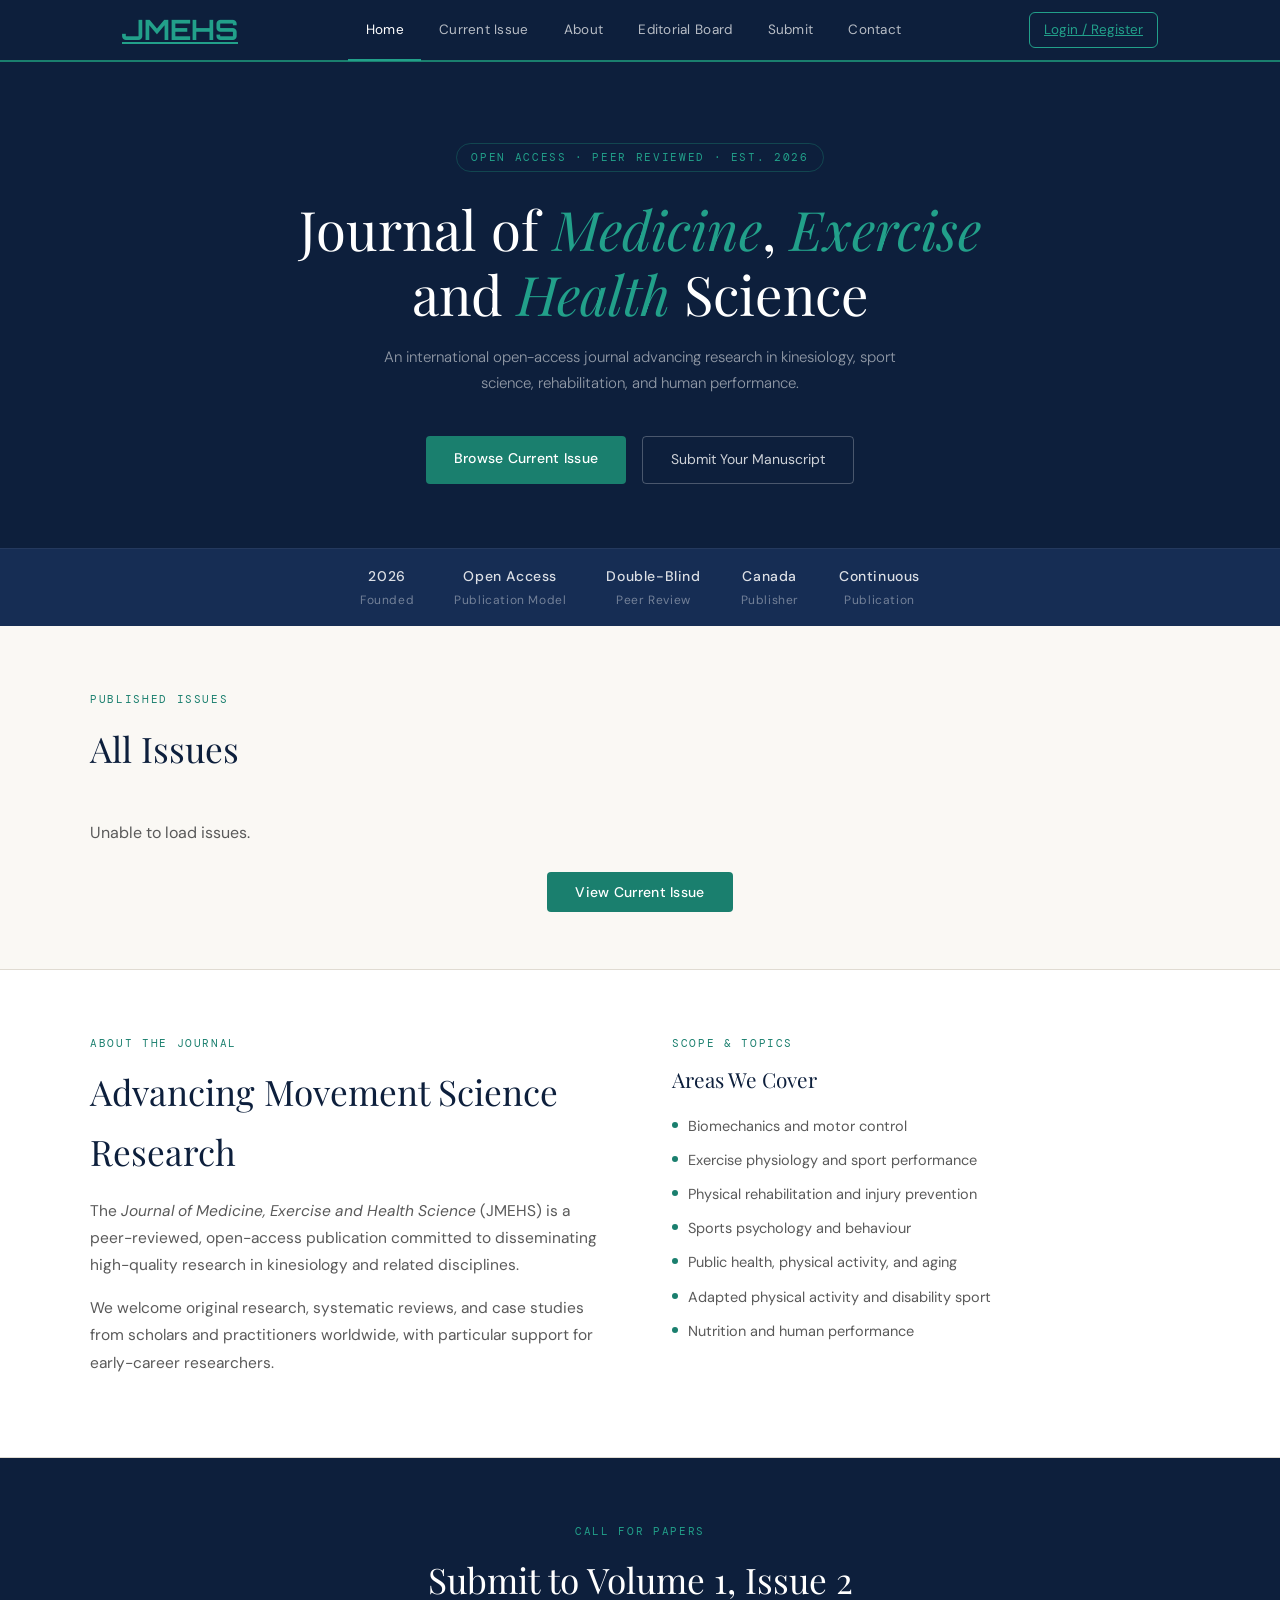
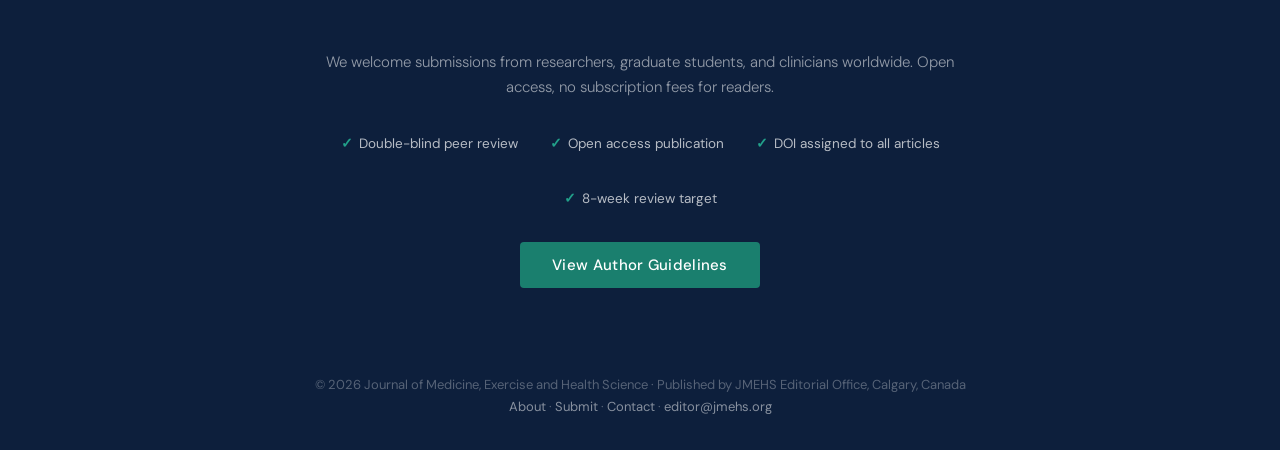
==== index.html @ a053944a "Update index.html" ====
<!DOCTYPE html>
<html lang="en">
<head>
<link rel="icon" href="favicon.ico">
<meta charset="UTF-8">
<meta name="viewport" content="width=device-width, initial-scale=1.0">
<title>Journal of Medicine, Exercise and Health Science</title>
<link rel="preconnect" href="https://fonts.googleapis.com">
<link href="https://fonts.googleapis.com/css2?family=Playfair+Display:ital,wght@0,400;0,600;1,400&family=DM+Sans:wght@300;400;500&family=DM+Mono:wght@400&display=swap" rel="stylesheet">
<link href="https://fonts.googleapis.com/css2?family=Orbitron:wght@700&display=swap" rel="stylesheet">
<link rel="stylesheet" href="css/index_style.css">
<link rel="stylesheet" href="css/issue_style.css">
</head>
<body>

<!-- NAVIGATION -->
<nav>
  <div class="nav-inner">
    <a href="#" class="nav-logo" onclick="showPage('home')">JMEHS</a>
    <div class="nav-links" id="nav-links">
      <a href="#" class="active" id="nav-home" onclick="showPage('home'); closeMobileMenu(); return false;">Home</a>
      <a href="#" id="nav-current" onclick="showPage('current'); closeMobileMenu(); return false;">Current Issue</a>
      <a href="#" id="nav-about" onclick="showPage('about'); closeMobileMenu(); return false;">About</a>
      <a href="#" id="nav-board" onclick="showPage('board'); closeMobileMenu(); return false;">Editorial Board</a>
      <a href="#" id="nav-submit" onclick="showPage('submit'); closeMobileMenu(); return false;">Submit</a>
      <a href="#" id="nav-contact" onclick="showPage('contact'); closeMobileMenu(); return false;">Contact</a>
      <a href="https://ojs.jmehs.org/index.php/jmehs/login" target="_blank" class="nav-login nav-login-mobile">Login / Register</a>
    </div>
    <div class="nav-right">
      <a href="https://ojs.jmehs.org/index.php/jmehs/login" target="_blank" class="nav-login nav-login-desktop">Login / Register</a>
      <button class="hamburger" id="hamburger" aria-label="Menu">
        <span></span>
        <span></span>
        <span></span>
      </button>
    </div>
  </div>
</nav>

<!-- ══ HOME PAGE ══ -->
<div id="home" class="page active">

  <div class="hero">
    <div class="hero-tag">Open Access · Peer Reviewed · Est. 2026</div>
    <h1>Journal of <em>Medicine</em>, <em>Exercise</em> and <em>Health</em> Science</h1>
    <p class="hero-sub">An international open-access journal advancing research in kinesiology, sport science, rehabilitation, and human performance.</p>
    <div class="hero-actions">
      <a href="#" class="btn-primary" onclick="showPage('current'); return false;">Browse Current Issue</a>
      <a href="#" class="btn-outline" onclick="showPage('submit'); return false;">Submit Your Manuscript</a>
    </div>
  </div>

  <div class="meta-strip">
    <div class="meta-strip-inner">
      <div class="meta-item"><span>2026</span>Founded</div>
      <div class="meta-item"><span>Open Access</span>Publication Model</div>
      <div class="meta-item"><span>Double-Blind</span>Peer Review</div>
      <div class="meta-item"><span>Canada</span>Publisher</div>
      <div class="meta-item"><span>Continuous</span>Publication</div>
    </div>
  </div>

  <section>
  <div class="section-inner">
    <div class="section-label">Published Issues</div>
    <div class="section-title" id="home-issues-title">All Issues</div>
    <div class="issues-grid" id="issues-grid"></div>
    <div style="text-align:center; margin-top:2rem;">
      <a href="#" class="btn-primary" onclick="showPage('current'); return false;">View Current Issue</a>
    </div>
  </div>
</section>

  <section class="about-section">
    <div class="section-inner">
      <div class="about-grid">
        <div class="about-text">
          <div class="section-label">About the Journal</div>
          <div class="section-title" style="margin-bottom:1rem;">Advancing Movement Science Research</div>
          <p>The <em>Journal of Medicine, Exercise and Health Science</em> (JMEHS) is a peer-reviewed, open-access publication committed to disseminating high-quality research in kinesiology and related disciplines.</p>
          <p>We welcome original research, systematic reviews, and case studies from scholars and practitioners worldwide, with particular support for early-career researchers.</p>
        </div>
        <div>
          <div class="section-label">Scope &amp; Topics</div>
          <div class="section-title" style="margin-bottom:1rem; font-size:1.3rem;">Areas We Cover</div>
          <ul class="scope-list">
            <li>Biomechanics and motor control</li>
            <li>Exercise physiology and sport performance</li>
            <li>Physical rehabilitation and injury prevention</li>
            <li>Sports psychology and behaviour</li>
            <li>Public health, physical activity, and aging</li>
            <li>Adapted physical activity and disability sport</li>
            <li>Nutrition and human performance</li>
          </ul>
        </div>
      </div>
    </div>
  </section>

</div><!-- end home -->

<!-- ══ CURRENT ISSUE PAGE ══ -->
<div id="current" class="page">
  <div class="hero" style="padding:3rem 2rem;">
    <div class="hero-tag" id="current-hero-tag">Current Issue</div>
    <h1 style="font-size:2rem;">Current Issue</h1>
  </div>
  <section>
    <div class="section-inner">
      <div class="issue-banner" id="current-issue-banner">
        <div class="issue-banner-info">
          <h3 id="current-issue-title">Loading...</h3>
          <p id="current-issue-meta">Fetching latest issue...</p>
        </div>
        <span class="issue-badge" id="current-issue-badge">JMEHS</span>
      </div>
      <div id="current-issue-description" style="color:var(--text-muted); font-size:15px; line-height:1.8; margin-bottom:2rem;"></div>
      <div class="articles-grid" id="current-articles"></div>

      <div style="text-align:center; margin-top:2.5rem; padding-bottom:1rem;">
        <p style="color:var(--text-muted); font-size:14px; margin-bottom:1rem;">Looking for a specific article or topic?</p>
        <a href="https://ojs.jmehs.org/index.php/jmehs/search" target="_blank" class="btn-primary">
          Search All Articles →
        </a>
      </div>
    </div>
  </section>
</div>

  
<!-- ══ ABOUT PAGE ══ -->
<div id="about" class="page">
  <div class="hero" style="padding:3rem 2rem;">
    <div class="hero-tag">About JMEHS</div>
    <h1 style="font-size:2rem;">About the Journal</h1>
  </div>
  <section>
    <div class="section-inner" style="max-width:720px;">

      <div class="section-title">Introduction</div>
      
      <p style="color:var(--text-muted); margin-bottom:1.2rem; font-size:15.5px; line-height:1.8;">
        <em style="font-weight:500;">Journal of Medicine, Exercise and Health Science</em> is an English-language, open-access academic journal based in Canada. 
        The journal provides an open platform for high-quality research in medicine, exercise science, rehabilitation, nutrition, and public health, with a focus on advancing scientific knowledge and supporting evidence-based practice across health-related disciplines.
      </p>
      <p style="color:var(--text-muted); margin-bottom:1.2rem; font-size:15.5px; line-height:1.8;">
        This journal accepts manuscripts written in English. All submissions should present a clear scientific question, appropriate study design, reliable data, rigorous statistical analysis, clear academic writing, and adequate ethical documentation.
      </p>


      <div class="section-label" style="margin-top:2.5rem;">Aims and Scope</div>
      <p style="color:var(--text-muted); margin-bottom:1.2rem; font-size:15.5px; line-height:1.8;">
        The journal is a comprehensive medical and health science journal with a special focus on exercise, rehabilitation, nutrition, and public health. Priority will be given to studies with strong methodological quality, clear practical value, and potential clinical, health, or translational significance.
      </p> 
      
      <div class="section-title" style="font-size:1.3rem;">Research Areas</div>
      <ul style="color:var(--text-muted); font-size:15px; line-height:1.9; padding-left:1.2rem; margin-bottom:1.2rem">
        <li>Clinical medicine and health research</li>
        <li>Sports medicine and exercise rehabilitation</li>
        <li>Exercise training and athletic performance</li>
        <li>Sports nutrition and metabolic health</li>
        <li>Physical activity and chronic disease prevention</li>
        <li>Public health and population health</li>
        <li>Health in older adults, adolescents, and special populations</li>
        <li>Medical health, healthcare, and health promotion</li>
        <li>Sports injury prevention, functional assessment, and rehabilitation intervention</li>
        <li>Interdisciplinary research involving medicine, exercise, nutrition, rehabilitation, and public health</li>
      </ul>
      
      <p style="color:var(--text-muted); margin-bottom:1.4rem; font-size:15.5px; line-height:1.8;">
        Manuscripts from the above fields may be published in the same issue. The journal does not publish separate discipline-specific issues by default. Instead, it is organized under a broad health science framework and encourages interdisciplinary integration among medicine, exercise science, rehabilitation, nutrition, and population health.
      </p>
      
      <div class="section-label" style="margin-top:2.5rem;">Mission</div>
      <div class="section-title">Our Purpose</div>
      <p style="color:var(--text-muted); margin-bottom:1.2rem; font-size:15.5px; line-height:1.8;">
        The <em style="font-weight:500;">Journal of Medicine, Exercise and Health Science</em> was founded in 2026 in Canada with a mission to provide an accessible, rigorous venue for kinesiology and movement science research from scholars around the world.
      </p>
      <p style="color:var(--text-muted); margin-bottom:1.2rem; font-size:15.5px; line-height:1.8;">
        We are committed to open-access publishing so that research findings are freely available to practitioners, students, and the public, advancing the field beyond institutional barriers.
      </p>

      <div class="section-label" style="margin-top:2.5rem;">Publication Details</div>
      <div class="section-title" style="font-size:1.3rem;">Journal Information</div>
      <table style="width:100%; border-collapse:collapse; font-size:14.5px;">
        <tr style="border-bottom:1px solid var(--border);">
          <td style="padding:0.75rem 0; color:var(--text-muted); width:40%;">Full Title</td>
          <td style="padding:0.75rem 0; color:var(--navy); font-weight:500;">Journal of Medicine, Exercise and Health Science</td>
        </tr>
        <tr style="border-bottom:1px solid var(--border);">
          <td style="padding:0.75rem 0; color:var(--text-muted);">Abbreviation</td>
          <td style="padding:0.75rem 0; font-family:'DM Mono',monospace; font-size:13px;">J. Med. Exerc. Health Sci.</td>
        </tr>
        <tr style="border-bottom:1px solid var(--border);">
          <td style="padding:0.75rem 0; color:var(--text-muted);">Publisher</td>
          <td style="padding:0.75rem 0;">JMEHS Editorial Office, Canada</td>
        </tr>
        <tr style="border-bottom:1px solid var(--border);">
          <td style="padding:0.75rem 0; color:var(--text-muted);">Publication Type</td>
          <td style="padding:0.75rem 0;">Open Access, Peer Reviewed</td>
        </tr>
        <tr style="border-bottom:1px solid var(--border);">
          <td style="padding:0.75rem 0; color:var(--text-muted);">Peer Review</td>
          <td style="padding:0.75rem 0;">Double-Blind</td>
        </tr>
        <tr style="border-bottom:1px solid var(--border);">
          <td style="padding:0.75rem 0; color:var(--text-muted);">Founded</td>
          <td style="padding:0.75rem 0;">2026</td>
        </tr>
        <tr>
          <td style="padding:0.75rem 0; color:var(--text-muted);">Country</td>
          <td style="padding:0.75rem 0;">Canada</td>
        </tr>
      </table>

      <div class="section-label" style="margin-top:2.5rem;">Peer Review Policy</div>
      <div class="section-title" style="font-size:1.3rem;">Review Process</div>
      <p style="color:var(--text-muted); margin-bottom:1rem; font-size:15px; line-height:1.8;">All submissions undergo double-blind peer review by at least two independent reviewers with relevant expertise. Authors and reviewers remain anonymous throughout the process.</p>
      <p style="color:var(--text-muted); font-size:15px; line-height:1.8;">The typical review period is 4–8 weeks from submission. Authors receive detailed reviewer feedback regardless of the editorial decision.</p>
    </div>
  </section>
</div>



<!-- ══ EDITORIAL BOARD PAGE ══ -->
<div id="board" class="page">
  <div class="hero" style="padding:3rem 2rem;">
    <div class="hero-tag">Editorial Team</div>
    <h1 style="font-size:2rem;">Editorial Board</h1>
  </div>
  <section class="board-section" style="background:var(--cream);">
    <div class="section-inner">
      <div class="section-label">Leadership</div>
      <div class="section-title">Editor-in-Chief</div>
      <div class="board-grid" style="margin-bottom:3rem;">
        <div class="board-card" style="border-left:3px solid var(--teal);">
          <div class="board-card-role">Editor-in-Chief</div>
          <h4>Dr. Xing Yang</h4>
          <p>Department of Kinesiology<br>University of Jinan<br>336 Nanxinzhuang West Rd, Jinan<br>Email: spe_xingy@ujn.edu.cn</p>
        </div>
      </div>

      <div class="section-label">Associate Editors</div>
      <div class="section-title">Editorial Board Members</div>
      <div class="board-grid">
        <div class="board-card">
          <div class="board-card-role">Associate Editor</div>
          <h4>Minghui Chen</h4>
          <p>Department of Science<br>University of New Brunswick<br>21 Pacey Dr, Fredericton NB<br>Email: tom@bithouse.ca</p>
        </div>
        <div class="board-card">
          <div class="board-card-role">Associate Editor</div>
          <h4>[Name TBD]</h4>
          <p><!-->School of Sport Science<br><-->[Institution]</p>
        </div>
        <div class="board-card">
          <div class="board-card-role">Editorial Board Member</div>
          <h4>[Name TBD]</h4>
          <p><!-->Department of Physical Therapy<br><-->[Institution]</p>
        </div>
        <div class="board-card">
          <div class="board-card-role">Editorial Board Member</div>
          <h4>[Name TBD]</h4>
          <p><!-->Faculty of Health Sciences<br><-->[Institution]</p>
        </div>
        <div class="board-card">
          <div class="board-card-role">Editorial Board Member</div>
          <h4>[Name TBD]</h4>
          <p><!-->School of Human Kinetics<br><-->[Institution]</p>
        </div>
      </div>
      <p style="margin-top:2rem; font-size:14px; color:var(--text-light); font-style:italic;">We are actively recruiting editorial board members. If you are a researcher in kinesiology or related fields and are interested in joining, please <a href="#" onclick="showPage('contact'); return false;" style="color:var(--teal);">contact us</a>.</p>
    </div>
  </section>
</div>

  

<!-- ══ SUBMIT PAGE ══ -->
<div id="submit" class="page">
  <div class="hero" style="padding:3rem 2rem;">
    <div class="hero-tag">Author Guidelines</div>
    <h1 style="font-size:2rem;">Submit a Manuscript</h1>
  </div>
  <section>
    <div class="section-inner" style="max-width:720px;">

      <div class="section-label">Before You Submit</div>
      <div class="section-title">Article Types</div>
      <div style="display:grid; grid-template-columns:1fr 1fr; gap:1rem; margin-bottom:1.4rem;" 
     class="article-type-card-grid">
      
        <a href="requirements-original-research.html" class="article-type-card">
          <div class="article-type-label">Original Research</div>
          <p>Empirical studies with clear methodology, results, and discussion. 4,000–8,000 words.</p>
          <span class="article-type-link">View detailed requirements →</span>
        </a>
      
        <a href="requirements-systematic-review.html" class="article-type-card">
          <div class="article-type-label">Systematic Reviews and Meta-Analyses</div>
          <p>Comprehensive literature reviews with clear inclusion criteria. 5,000–10,000 words.</p>
          <span class="article-type-link">View detailed requirements →</span>
        </a>
      
        <a href="requirements-review-article.html" class="article-type-card">
          <div class="article-type-label">Review Articles</div>
          <p>Thematic synthesis of existing research. Suitable for early-career researchers. 4,000–7,000 words.</p>
          <span class="article-type-link">View detailed requirements →</span>
        </a>
      
        <a href="requirements-case-study.html" class="article-type-card">
          <div class="article-type-label">Case Study</div>
          <p>Detailed analysis of a specific case with clinical or scientific relevance. 2,000–4,000 words.          </p>
          <span class="article-type-link">View detailed requirements →</span>
        </a>
      
      </div>
      <p style="color:var(--text-muted); margin-bottom:3rem; font-size:15.5px; line-height:1.8;">
          The journal does not prioritize news reports, general popular science articles, unsupported opinion pieces, experience summaries without a clear research design, or manuscripts that are clearly outside the aims and scope of the journal.
      </p>

      <div class="section-label">Formatting</div>
      <div class="section-title" style="font-size:1.3rem;">Manuscript Requirements</div>
      <ul class="scope-list" style="margin-bottom:1.2rem;">
        <li>File format: Microsoft Word (.docx) or LaTeX</li>
        <li>Language: English (British or American, consistent throughout)</li>
        <li>Font: Times New Roman, 11pt, double-spaced</li>
        <li>Citation style: APA 7th edition</li>
        <li>Abstract: 200–250 words with 4–6 keywords</li>
        <li>Figures and tables: embedded in manuscript, also provided separately</li>
        <li>Blind submission: remove all identifying author information from manuscript file</li>
      </ul>
      <div style="border:1px solid var(--border); border-left:3px solid var(--teal); border-radius:4px; padding:1rem 1.2rem; margin-bottom:2.5rem;">
        <div style="font-size:14px; font-weight:500; color:var(--navy); margin-bottom:0.4rem;">
          Author Declaration Form <span style="color:var(--teal); font-size:12px; font-family:'DM Mono',monospace; margin-left:6px;"><strong>REQUIRED</strong></span>
        </div>
        <p style="color:var(--text-muted); font-size:14px; line-height:1.7; margin-bottom:0.8rem;">
          This form is mandatory and must be completed and signed by all listed authors. 
          It covers author contributions, conflict of interest, funding, ethics, 
          data availability, and AI tool use statements. Please download, complete, 
          and upload as a supplementary file at the time of submission.
        </p>
        <a href="downloads/JMEHS_Author_Declaration_Form.docx" 
           style="color:var(--teal); font-size:13.5px; font-weight:500; text-decoration:none;">
          Download Author Declaration Form (.docx) →
        </a>
      </div>

      <p style="color:var(--text-muted); margin-bottom:3rem; font-size:14px; line-height:1.8; font-style:italic;">
        For a complete list of submission requirements and formatting guidelines, <br>
        please refer to the <br>
        <a href="require_details.html" style="color:var(--teal); text-decoration:none;">
          <strong>detailed submission requirements page →</strong>
        </a>.
      </p>

      <!--
      <p style="margin-bottom:2.5rem;">
        <a href="require_details.html" style="color:var(--teal); font-size:14px; font-weight:500; text-decoration:none;">
          Click for more details on the requirements. →
        </a>
      </p>
      -->

      <div class="section-label">Process</div>
      <div class="section-title" style="font-size:1.3rem;">Review Timeline</div>
      <div style="display:flex; flex-direction:column; gap:0; margin-bottom:2.5rem; border:1px solid var(--border); border-radius:8px; overflow:hidden;">
        <div style="padding:1rem 1.5rem; background:var(--white); border-bottom:1px solid var(--border); display:flex; align-items:center; gap:1rem;">
          <span style="font-family:'DM Mono',monospace; font-size:11px; color:var(--teal); min-width:60px;">Week 1</span>
          <span style="font-size:14.5px; color:var(--text-muted);">Initial editorial screening for scope and formatting</span>
        </div>
        <div style="padding:1rem 1.5rem; background:var(--white); border-bottom:1px solid var(--border); display:flex; align-items:center; gap:1rem;">
          <span style="font-family:'DM Mono',monospace; font-size:11px; color:var(--teal); min-width:60px;">Week 2–6</span>
          <span style="font-size:14.5px; color:var(--text-muted);">Double-blind peer review by 2 independent reviewers</span>
        </div>
        <div style="padding:1rem 1.5rem; background:var(--white); border-bottom:1px solid var(--border); display:flex; align-items:center; gap:1rem;">
          <span style="font-family:'DM Mono',monospace; font-size:11px; color:var(--teal); min-width:60px;">Week 7–8</span>
          <span style="font-size:14.5px; color:var(--text-muted);">Editorial decision and reviewer feedback returned to author</span>
        </div>
        <div style="padding:1rem 1.5rem; background:var(--white); display:flex; align-items:center; gap:1rem;">
          <span style="font-family:'DM Mono',monospace; font-size:11px; color:var(--teal); min-width:60px;">After rev.</span>
          <span style="font-size:14.5px; color:var(--text-muted);">Revision review, copyediting, and online-first publication</span>
        </div>
      </div>

      <div style="background:var(--navy); border-radius:8px; padding:2rem; text-align:center;">
        <div style="margin-top: 1.2rem; margin-bottom:1.5rem;">
          <a href="https://ojs.jmehs.org/index.php/jmehs/about/submissions" 
             target="_blank" 
             class="btn-primary">
              Online Submission
          </a>
        </div>
        <p style="color:rgba(255,255,255,0.6); font-size:14px; margin-bottom:0.3rem;">Or any concerns of your Manuscripts by email</p>
        <a href="mailto:editor@jmehs.org" style="color:var(--teal-light); font-size:1.1rem; font-weight:500; text-decoration:none; font-family:'DM Mono',monospace;">editor@jmehs.org</a>
        <!-- <p style="color:rgba(255,255,255,0.4); font-size:13px; margin-top:0.8rem;">or Online submission by cliking this Button. </p> -->
        
      </div>

    </div>
  </section>
</div>

<!-- ══ CONTACT PAGE ══ -->
<div id="contact" class="page">
  <div class="hero" style="padding:3rem 2rem;">
    <div class="hero-tag">Get in Touch</div>
    <h1 style="font-size:2rem;">Contact</h1>
  </div>
  <section class="contact-section">
    <div class="section-inner">
      <div class="contact-grid">
        <div class="contact-block">
          <h4>EDITORIAL OFFICE</h4>
          <p>JMEHS Editorial Office<br>Calgary, Alberta<br>Canada</p>
        </div>
        <div class="contact-block">
          <h4>EMAIL</h4>
          <p>
            General: <a href="mailto:info@jmehsjournal.org">info@jmehs.org</a><br>
            Tech Issues: <a href="mailto:editor@jmehsjournal.org">tech@jmehs.org</a><br>
            Editorial Board: <a href="mailto:board@jmehsjournal.org">editor@jmehs.org</a>
          </p>
        </div>
        <div class="contact-block">
          <h4>CALL FOR PAPERS</h4>
          <p>We are currently accepting submissions for Volume 1, Issue 2 (2026). <a href="#" onclick="showPage('submit'); return false;" style="color:var(--teal);">View guidelines →</a></p>
        </div>
      </div>
    </div>
  </section>
</div>

<!-- ══ SUBMIT CTA (shown on home/current) ══ -->
<section class="submit-section" id="cta-section">
  <div class="section-inner">
    <div class="section-label">Call for Papers</div>
    <div class="section-title">Submit to Volume 1, Issue 2</div>
    <p>We welcome submissions from researchers, graduate students, and clinicians worldwide. Open access, no subscription fees for readers.</p>
    <div class="submit-features">
      <div class="submit-feature">Double-blind peer review</div>
      <div class="submit-feature">Open access publication</div>
      <div class="submit-feature">DOI assigned to all articles</div>
      <div class="submit-feature">8-week review target</div>
    </div>
    <a href="#" class="btn-primary" onclick="showPage('submit'); return false;" style="font-size:15px; padding:13px 32px;">View Author Guidelines</a>
  </div>
</section>

<!-- FOOTER -->
<footer>
  <p>© 2026 Journal of Medicine, Exercise and Health Science · Published by JMEHS Editorial Office, Calgary, Canada<br>
  <a href="#" onclick="showPage('about'); return false;">About</a> ·
  <a href="#" onclick="showPage('submit'); return false;">Submit</a> ·
  <a href="#" onclick="showPage('contact'); return false;">Contact</a> ·
  <a href="mailto:editor@jmehs.org">editor@jmehs.org</a>
  </p>
</footer>

<script src="js/api_fetch.js"></script>
<script src="js/index_main.js"></script>
</body>

</html>
---- css/index_style.css ----
:root {
  --navy: #0d1f3c;
  --navy-light: #162d54;
  --teal: #1a7f6e;
  --teal-light: #22a08a;
  --teal-pale: #e4f4f1;
  --cream: #faf8f4;
  --warm-gray: #f2efe9;
  --text: #1a1a1a;
  --text-muted: #5a5a5a;
  --text-light: #8a8a8a;
  --border: #e0dbd2;
  --white: #ffffff;
}
* { margin: 0; padding: 0; box-sizing: border-box; }
html { scroll-behavior: smooth; }
body {
  font-family: 'DM Sans', sans-serif;
  background: var(--cream);
  color: var(--text);
  font-size: 16px;
  line-height: 1.7;
}

/* ── NAV ── */
nav {
  background: var(--navy);
  position: sticky; top: 0; z-index: 100;
  border-bottom: 2px solid var(--teal);
}
.nav-inner {
  max-width: 1100px; margin: 0 auto;
  display: flex; align-items: center; justify-content: space-between;
  padding: 0 2rem; height: 60px;
}
.nav-logo {
    font-family: "Orbitron", sans-serif;
    font-size: 28px;
    font-weight: 700;
    color: var(--teal-light);
}
.nav-links { display: flex; gap: 0; }
.nav-links a {
  color: rgba(255,255,255,0.7);
  text-decoration: none;
  font-size: 13.5px;
  font-weight: 400;
  padding: 0 1.1rem;
  height: 60px;
  display: flex; align-items: center;
  border-bottom: 2px solid transparent;
  margin-bottom: -2px;
  transition: color 0.2s, border-color 0.2s;
  letter-spacing: 0.02em;
}
.nav-links a:hover { color: white; border-color: var(--teal-light); }
.nav-links a.active { color: white; border-color: var(--teal-light); }

.nav-login {
  border: 1px solid var(--teal-light);
  border-radius: 6px;
  padding: 6px 14px !important;
  color: var(--teal-light) !important;
  font-size: 13.5px;
}

.nav-login:hover {
  background: var(--teal);
  color: var(--white) !important;
}


/* ── HERO ── */
.hero {
  background: var(--navy);
  padding: 5rem 2rem 4rem;
  text-align: center;
}
.hero-tag {
  display: inline-block;
  font-family: 'DM Mono', monospace;
  font-size: 11px;
  letter-spacing: 0.15em;
  color: var(--teal-light);
  text-transform: uppercase;
  border: 1px solid rgba(26,128,110,0.4);
  padding: 4px 14px;
  border-radius: 20px;
  margin-bottom: 1.5rem;
}
.hero h1 {
  font-family: 'Playfair Display', serif;
  color: white;
  font-size: clamp(2.2rem, 5vw, 3.4rem);
  font-weight: 400;
  line-height: 1.2;
  max-width: 700px;
  margin: 0 auto 1.2rem;
}
.hero h1 em {
  font-style: italic;
  color: var(--teal-light);
}
.hero-sub {
  color: rgba(255,255,255,0.55);
  font-size: 15px;
  max-width: 520px;
  margin: 0 auto 2.5rem;
  font-weight: 300;
}
.hero-actions { display: flex; gap: 1rem; justify-content: center; flex-wrap: wrap; }
.btn-primary {
  background: var(--teal);
  color: white;
  text-decoration: none;
  padding: 11px 28px;
  border-radius: 4px;
  font-size: 14px;
  font-weight: 500;
  letter-spacing: 0.02em;
  transition: background 0.2s;
}
.btn-primary:hover { background: var(--teal-light); }
.btn-outline {
  border: 1px solid rgba(255,255,255,0.25);
  color: rgba(255,255,255,0.8);
  text-decoration: none;
  padding: 11px 28px;
  border-radius: 4px;
  font-size: 14px;
  font-weight: 400;
  transition: border-color 0.2s, color 0.2s;
}
.btn-outline:hover { border-color: rgba(255,255,255,0.6); color: white; }

/* ── META STRIP ── */
.meta-strip {
  background: var(--navy-light);
  border-top: 1px solid rgba(255,255,255,0.06);
}
.meta-strip-inner {
  max-width: 1100px; margin: 0 auto;
  display: flex; justify-content: center; flex-wrap: wrap;
  padding: 1rem 2rem; gap: 2.5rem;
}
.meta-item {
  text-align: center;
  color: rgba(255,255,255,0.4);
  font-size: 12px;
  letter-spacing: 0.05em;
}
.meta-item span {
  display: block;
  color: rgba(255,255,255,0.85);
  font-size: 14px;
  font-weight: 500;
  margin-bottom: 1px;
}

/* ── SECTIONS ── */
section { padding: 4rem 2rem; }
.section-inner { max-width: 1100px; margin: 0 auto; }
.section-label {
  font-family: 'DM Mono', monospace;
  font-size: 11px;
  letter-spacing: 0.15em;
  color: var(--teal);
  text-transform: uppercase;
  margin-bottom: 0.6rem;
}
.section-title {
  font-family: 'Playfair Display', serif;
  font-size: clamp(1.6rem, 3vw, 2.2rem);
  font-weight: 400;
  color: var(--navy);
  margin-bottom: 2.5rem;
}

/* ── CURRENT ISSUE BANNER ── */
.issue-banner {
  background: var(--white);
  border: 1px solid var(--border);
  border-left: 4px solid var(--teal);
  border-radius: 6px;
  padding: 1.5rem 2rem;
  display: flex;
  align-items: center;
  justify-content: space-between;
  gap: 1rem;
  flex-wrap: wrap;
  margin-bottom: 2.5rem;
}
.issue-banner-info { flex: 1; }
.issue-banner-info h3 {
  font-family: 'Playfair Display', serif;
  font-size: 1.3rem;
  font-weight: 400;
  color: var(--navy);
  margin-bottom: 0.3rem;
}
.issue-banner-info p {
  font-size: 14px;
  color: var(--text-muted);
}
.issue-badge {
  background: var(--teal-pale);
  color: var(--teal);
  font-size: 12px;
  font-weight: 500;
  padding: 5px 14px;
  border-radius: 20px;
  white-space: nowrap;
  font-family: 'DM Mono', monospace;
  letter-spacing: 0.05em;
}

/* ── ARTICLE CARDS ── */
.articles-grid {
  display: flex;
  flex-direction: column;
  gap: 1px;
  background: var(--border);
  border: 1px solid var(--border);
  border-radius: 8px;
  overflow: hidden;
}
.article-card {
  background: var(--white);
  padding: 1.8rem 2rem;
  display: grid;
  grid-template-columns: 1fr auto;
  gap: 1rem;
  align-items: start;
  transition: background 0.15s;
  text-decoration: none;
  color: inherit;
}
.article-card:hover { background: var(--warm-gray); }
.article-type {
  font-family: 'DM Mono', monospace;
  font-size: 10.5px;
  letter-spacing: 0.1em;
  color: var(--teal);
  text-transform: uppercase;
  margin-bottom: 0.5rem;
}
.article-title {
  font-family: 'Playfair Display', serif;
  font-size: 1.1rem;
  font-weight: 400;
  color: var(--navy);
  line-height: 1.4;
  margin-bottom: 0.6rem;
}
.article-authors {
  font-size: 13.5px;
  color: var(--text-muted);
  margin-bottom: 0.4rem;
}
.article-meta {
  font-size: 12.5px;
  color: var(--text-light);
  display: flex;
  gap: 1.2rem;
  flex-wrap: wrap;
}
.article-meta span { display: flex; align-items: center; gap: 4px; }
.pdf-btn {
  display: flex;
  align-items: center;
  gap: 6px;
  background: var(--navy);
  color: white;
  text-decoration: none;
  padding: 8px 16px;
  border-radius: 4px;
  font-size: 13px;
  font-weight: 500;
  white-space: nowrap;
  transition: background 0.2s;
  align-self: start;
}
.pdf-btn:hover { background: var(--teal); }
.pdf-icon {
  width: 14px; height: 14px; fill: none;
  stroke: currentColor; stroke-width: 1.8;
}


/* ── ABOUT SECTION ── */
.about-section { background: var(--white); border-top: 1px solid var(--border); border-bottom: 1px solid var(--border); }
.about-grid {
  display: grid;
  grid-template-columns: 1fr 1fr;
  gap: 4rem;
}
@media (max-width: 700px) { .about-grid { grid-template-columns: 1fr; gap: 2rem; } }
.about-text p {
  color: var(--text-muted);
  font-size: 15.5px;
  margin-bottom: 1rem;
  line-height: 1.75;
}
.scope-list {
  list-style: none;
  display: flex;
  flex-direction: column;
  gap: 0.6rem;
}
.scope-list li {
  display: flex; align-items: flex-start; gap: 10px;
  font-size: 14.5px; color: var(--text-muted);
}
.scope-list li::before {
  content: '';
  width: 6px; height: 6px;
  background: var(--teal);
  border-radius: 50%;
  margin-top: 8px;
  flex-shrink: 0;
}
.article-type-card {
  background: var(--white);
  border: 1px solid var(--border);
  border-radius: 8px;
  padding: 1.4rem;
  display: block;
  text-decoration: none;
  transition: border-color 0.15s, box-shadow 0.15s;
}
.article-type-card:hover {
  border-color: var(--teal);
  box-shadow: 0 2px 8px rgba(0,0,0,0.06);
}
.article-type-label {
  font-family: 'DM Mono', monospace;
  font-size: 10px;
  letter-spacing: 0.1em;
  color: var(--teal);
  text-transform: uppercase;
  margin-bottom: 0.5rem;
}
.article-type-card p {
  font-size: 14px;
  color: var(--text-muted);
  margin-bottom: 0.8rem;
}
.article-type-link {
  font-size: 12.5px;
  color: var(--teal);
  font-weight: 500;
}



/* ── EDITORIAL BOARD ── */
.board-section { background: var(--cream); }
.board-grid {
  display: grid;
  grid-template-columns: repeat(auto-fill, minmax(240px, 1fr));
  gap: 1rem;
}
.board-card {
  background: var(--white);
  border: 1px solid var(--border);
  border-radius: 8px;
  padding: 1.4rem 1.5rem;
}
.board-card-role {
  font-family: 'DM Mono', monospace;
  font-size: 10px;
  letter-spacing: 0.12em;
  color: var(--teal);
  text-transform: uppercase;
  margin-bottom: 0.4rem;
}
.board-card h4 {
  font-size: 15px;
  font-weight: 500;
  color: var(--navy);
  margin-bottom: 0.2rem;
}
.board-card p {
  font-size: 13px;
  color: var(--text-muted);
  line-height: 1.4;
}

/* ── SUBMIT CTA ── */
.submit-section {
  background: var(--navy);
  text-align: center;
}
.submit-section .section-inner { max-width: 640px; }
.submit-section .section-label { color: var(--teal-light); }
.submit-section .section-title { color: white; }
.submit-section p {
  color: rgba(255,255,255,0.55);
  font-size: 15px;
  margin-bottom: 2rem;
  font-weight: 300;
}
.submit-features {
  display: flex; justify-content: center; flex-wrap: wrap; gap: 2rem;
  margin-bottom: 2.5rem;
}
.submit-feature {
  color: rgba(255,255,255,0.7);
  font-size: 13.5px;
  display: flex; align-items: center; gap: 6px;
}
.submit-feature::before {
  content: '✓';
  color: var(--teal-light);
  font-weight: 600;
}

/* ── CONTACT ── */

.contact-section { 
  background: var(--warm-gray);
  border-top: 1px solid var(--border); 
  padding-top: 17rem;
  padding-bottom: 21rem; /* 直接加大底部留白 */
  
}

.contact-grid {
  display: grid;
  grid-template-columns: 1fr 1fr 1fr;
  gap: 2rem;
}
@media (max-width: 700px) { .contact-grid { grid-template-columns: 1fr; } }
.contact-block h4 {
  font-size: 13px;
  font-weight: 500;
  color: var(--navy);
  margin-bottom: 0.5rem;
  letter-spacing: 0.04em;
}
.contact-block p, .contact-block a {
  font-size: 14px;
  color: var(--text-muted);
  text-decoration: none;
  line-height: 1.6;
}
.contact-block a:hover { color: var(--teal); }

/* ── FOOTER ── */
footer {
  background: var(--navy);
  padding: 2rem;
  text-align: center;
}
footer p {
  color: rgba(255,255,255,0.3);
  font-size: 13px;
}
footer a { color: rgba(255,255,255,0.5); text-decoration: none; }
footer a:hover { color: var(--teal-light); }

/* ── PAGE SECTIONS (hidden by default) ── */
.page { display: none; }
.page.active { display: block; }
/* #home { display: block; } */






/* ── MOBILE NAV ── */
.nav-right {
  display: flex;
  align-items: center;
  gap: 1rem;
}

.hamburger {
  display: none;
  flex-direction: column;
  justify-content: center;
  gap: 5px;
  background: none;
  border: none;
  cursor: pointer;
  padding: 4px;
  width: 36px;
  height: 36px;
}

.hamburger span {
  display: block;
  width: 22px;
  height: 2px;
  background: rgba(255,255,255,0.8);
  border-radius: 2px;
  transition: all 0.25s ease;
}

.hamburger.open span:nth-child(1) {
  transform: translateY(7px) rotate(45deg);
}
.hamburger.open span:nth-child(2) {
  opacity: 0;
}
.hamburger.open span:nth-child(3) {
  transform: translateY(-7px) rotate(-45deg);
}

a.nav-login-mobile {
  display: none !important;
}
a.nav-login-desktop {
  display: flex;
  align-items: center;
}

/* ── RESPONSIVE ── */
@media (max-width: 768px) {

  .hamburger {
    display: flex;
  }

  a.nav-login-desktop {
    display: none !important;
  }
  a.nav-login-mobile {
    display: block !important;
  }

  .nav-links {
    display: none;
    flex-direction: column;
    position: absolute;
    top: 60px;
    left: 0;
    right: 0;
    background: var(--navy);
    border-top: 1px solid rgba(255,255,255,0.08);
    border-bottom: 2px solid var(--teal);
    z-index: 99;
    padding: 0.5rem 0;
  }

  .nav-links.mobile-open {
    display: flex;
  }

  .nav-links a {
    height: auto;
    padding: 0.85rem 1.5rem;
    border-bottom: none;
    border-left: 3px solid transparent;
    margin-bottom: 0;
    font-size: 14.5px;
    width: 100%;
  }

  .nav-links a:hover,
  .nav-links a.active {
    border-left-color: var(--teal-light);
    border-bottom: none;
    background: rgba(255,255,255,0.04);
  }

  .nav-login-mobile {
    display: block;
    border: none !important;
    border-radius: 0 !important;
    border-left: 3px solid transparent !important;
    padding: 0.85rem 1.5rem !important;
    color: var(--teal-light) !important;
    font-size: 14.5px !important;
    margin-top: 0.3rem;
    border-top: 1px solid rgba(255,255,255,0.08) !important;
  }

  .nav-login-mobile:hover {
    background: rgba(255,255,255,0.04) !important;
    border-left-color: var(--teal-light) !important;
  }

  /* Hero 文字縮小 */
  .hero {
    padding: 3rem 1.5rem 2.5rem;
  }

  .hero h1 {
    font-size: 1.8rem;
  }

  .hero-sub {
    font-size: 14px;
  }

  /* Meta strip 換行 */
  .meta-strip-inner {
    gap: 1.2rem;
    padding: 1rem 1rem;
  }

  /* About grid 單欄 */
  .about-grid {
    grid-template-columns: 1fr;
    gap: 2rem;
  }

  /* Article cards */
  .article-card {
    grid-template-columns: 1fr;
    padding: 1.2rem 1rem;
  }

  .pdf-btn {
    width: fit-content;
  }

  /* Board grid */
  .board-grid {
    grid-template-columns: 1fr;
  }

  /* Article type cards */
  .article-type-card-grid {
    grid-template-columns: 1fr !important;
  }

  /* Contact grid */
  .contact-grid {
    grid-template-columns: 1fr;
  }

  .contact-section {
    padding-top: 3rem;
    padding-bottom: 3rem;
  }

  /* Section padding */
  section {
    padding: 2.5rem 1.2rem;
  }

  .section-inner {
    padding: 0;
  }

  /* Issues grid */
  .issues-grid {
    grid-template-columns: repeat(auto-fill, minmax(140px, 1fr));
    gap: 1rem;
  }
}

@media (max-width: 480px) {
  .hero-actions {
    flex-direction: column;
    align-items: center;
  }

  .btn-primary,
  .btn-outline {
    width: 100%;
    text-align: center;
  }

  .meta-strip-inner {
    gap: 1rem;
  }

  .meta-item {
    min-width: 80px;
  }

  /* Article type cards 在小屏幕也單欄 */
  #submit .section-inner > div[style*="grid-template-columns:1fr 1fr"] {
    grid-template-columns: 1fr !important;
  }
}
---- css/issue_style.css ----
.issues-grid {
  display: grid;
  grid-template-columns: repeat(auto-fill, minmax(180px, 1fr));
  gap: 1.5rem;
  margin-top: 1.5rem;
}

.issue-cover-card {
  display: block;
  text-decoration: none;
  border: 1px solid var(--border);
  border-radius: 8px;
  overflow: hidden;
  transition: border-color 0.15s, box-shadow 0.15s;
  position: relative;
}

.issue-cover-card:hover {
  border-color: var(--teal);
  box-shadow: 0 2px 12px rgba(0,0,0,0.08);
}

.issue-current-badge {
  position: absolute;
  top: 8px;
  left: 8px;
  background: var(--teal);
  color: white;
  font-size: 10px;
  font-family: 'DM Mono', monospace;
  letter-spacing: 0.05em;
  padding: 3px 8px;
  border-radius: 4px;
  z-index: 1;
}

.issue-cover-img {
  width: 100%;
  aspect-ratio: 3/4;
  object-fit: cover;
  display: block;
}

.issue-cover-placeholder {
  width: 100%;
  aspect-ratio: 3/4;
  background: var(--cream);
  display: flex;
  align-items: center;
  justify-content: center;
  font-family: 'DM Mono', monospace;
  font-size: 13px;
  color: var(--text-muted);
  text-align: center;
  line-height: 1.6;
}

.issue-cover-info {
  padding: 0.75rem 1rem;
  border-top: 1px solid var(--border);
}

.issue-cover-title {
  font-size: 12.5px;
  color: var(--navy);
  font-weight: 500;
  margin-bottom: 0.2rem;
  line-height: 1.4;
}

.issue-cover-date {
  font-size: 11.5px;
  color: var(--text-muted);
  font-family: 'DM Mono', monospace;
}
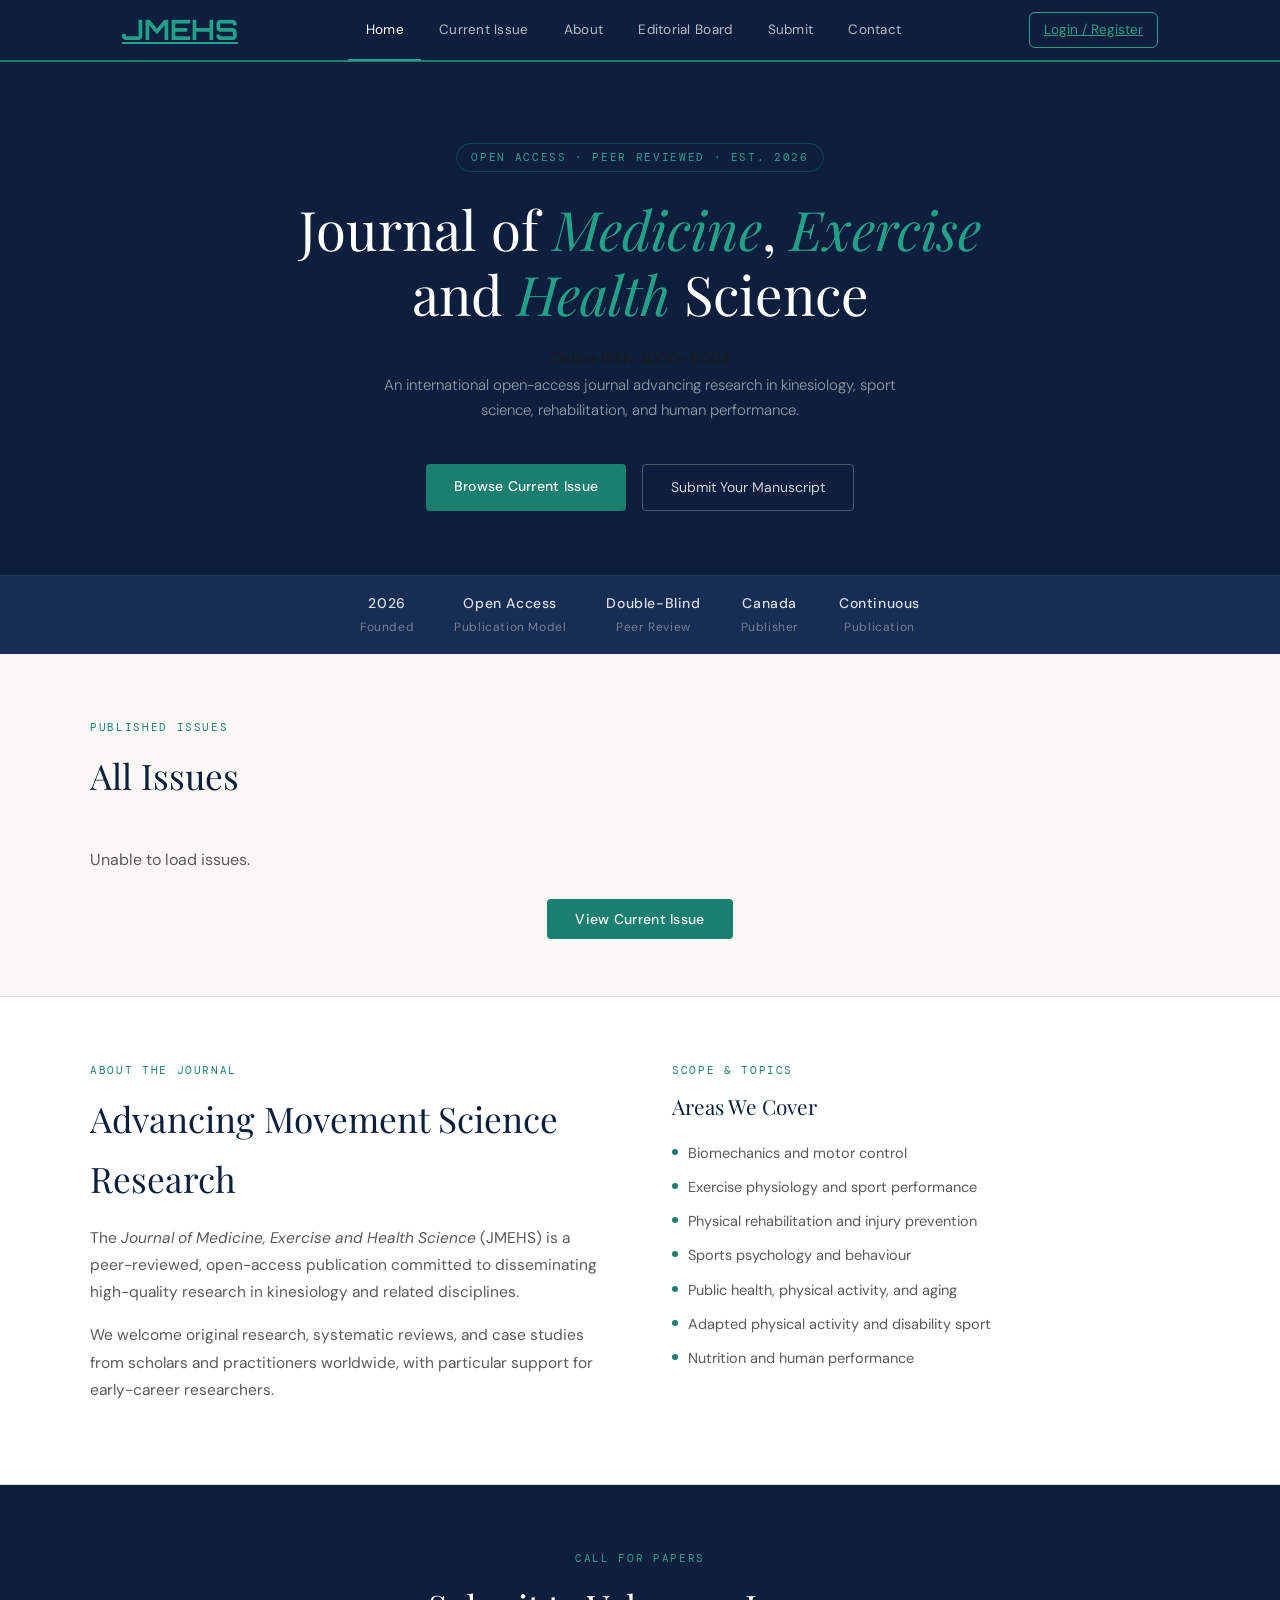
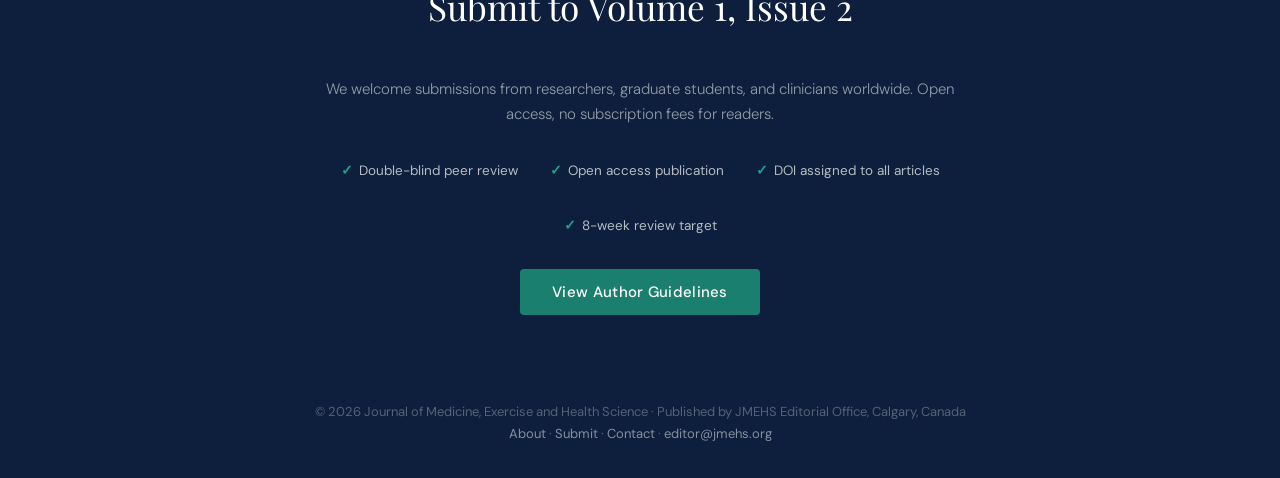
==== commit c599b1cd: "Update index.html" ====
--- a/index.html
+++ b/index.html
@@ -43,6 +43,12 @@
   <div class="hero">
     <div class="hero-tag">Open Access · Peer Reviewed · Est. 2026</div>
     <h1>Journal of <em>Medicine</em>, <em>Exercise</em> and <em>Health</em> Science</h1>
+    
+    <div class="issn-line">
+      <span class="issn-label">Online ISSN</span>
+      <span class="issn-number">3000-5004</span>
+    </div>
+    
     <p class="hero-sub">An international open-access journal advancing research in kinesiology, sport science, rehabilitation, and human performance.</p>
     <div class="hero-actions">
       <a href="#" class="btn-primary" onclick="showPage('current'); return false;">Browse Current Issue</a>
@@ -246,29 +252,33 @@
       <div class="board-grid">
         <div class="board-card">
           <div class="board-card-role">Associate Editor</div>
-          <h4>Minghui Chen</h4>
-          <p>Department of Science<br>University of New Brunswick<br>21 Pacey Dr, Fredericton NB<br>Email: tom@bithouse.ca</p>
+          <h4>Professor Yu Qi</h4>
+          <p>Faculty of Sport Science<br>Shandong Xiehe University<br>No. 6277, Jiqing Road, Licheng District, Jinan<br>Email: yuqi@sdxiehe.edu.cn</p>
         </div>
         <div class="board-card">
           <div class="board-card-role">Associate Editor</div>
-          <h4>[Name TBD]</h4>
-          <p><!-->School of Sport Science<br><-->[Institution]</p>
-        </div>
+          <h4>Professor Shi Ruiling</h4>
+          <p>Department of Psychology of Sport and Exercise<br>Shandong Vocational University of Foreign Affairs<br>No. 2 Lishan North Road, Tianqiao District, Jinan<br>Email: shiruiling@sdws.edu.cn</p>
+        </div>
+        <div class="board-card">
+          <div class="board-card-role">Associate Editor</div>
+          <h4>Professor Zhu Yuzhu</h4>
+          <p>Faculty of Physical Science<br>University of Jinan<br>336 Nanxinzhuang West Rd, Jinan<br>Email: spe_zhuyz@ujn.edu.cn</p>
+        </div>
+        <div class="board-card">
+          <div class="board-card-role">Associate Editor</div>
+          <h4>Minghui Chen</h4>
+          <p>Department of Science<br>University of New Brunswick<br>21 Pacey Dr, Fredericton NB<br>Email: mchen4@unb.ca</p>
+        </div>
+        
+        <!--
         <div class="board-card">
           <div class="board-card-role">Editorial Board Member</div>
           <h4>[Name TBD]</h4>
-          <p><!-->Department of Physical Therapy<br><-->[Institution]</p>
-        </div>
-        <div class="board-card">
-          <div class="board-card-role">Editorial Board Member</div>
-          <h4>[Name TBD]</h4>
-          <p><!-->Faculty of Health Sciences<br><-->[Institution]</p>
-        </div>
-        <div class="board-card">
-          <div class="board-card-role">Editorial Board Member</div>
-          <h4>[Name TBD]</h4>
-          <p><!-->School of Human Kinetics<br><-->[Institution]</p>
-        </div>
+          <p><!-School of Human Kinetics<br><-[Institution]</p>
+        </div>
+        -->
+        
       </div>
       <p style="margin-top:2rem; font-size:14px; color:var(--text-light); font-style:italic;">We are actively recruiting editorial board members. If you are a researcher in kinesiology or related fields and are interested in joining, please <a href="#" onclick="showPage('contact'); return false;" style="color:var(--teal);">contact us</a>.</p>
     </div>
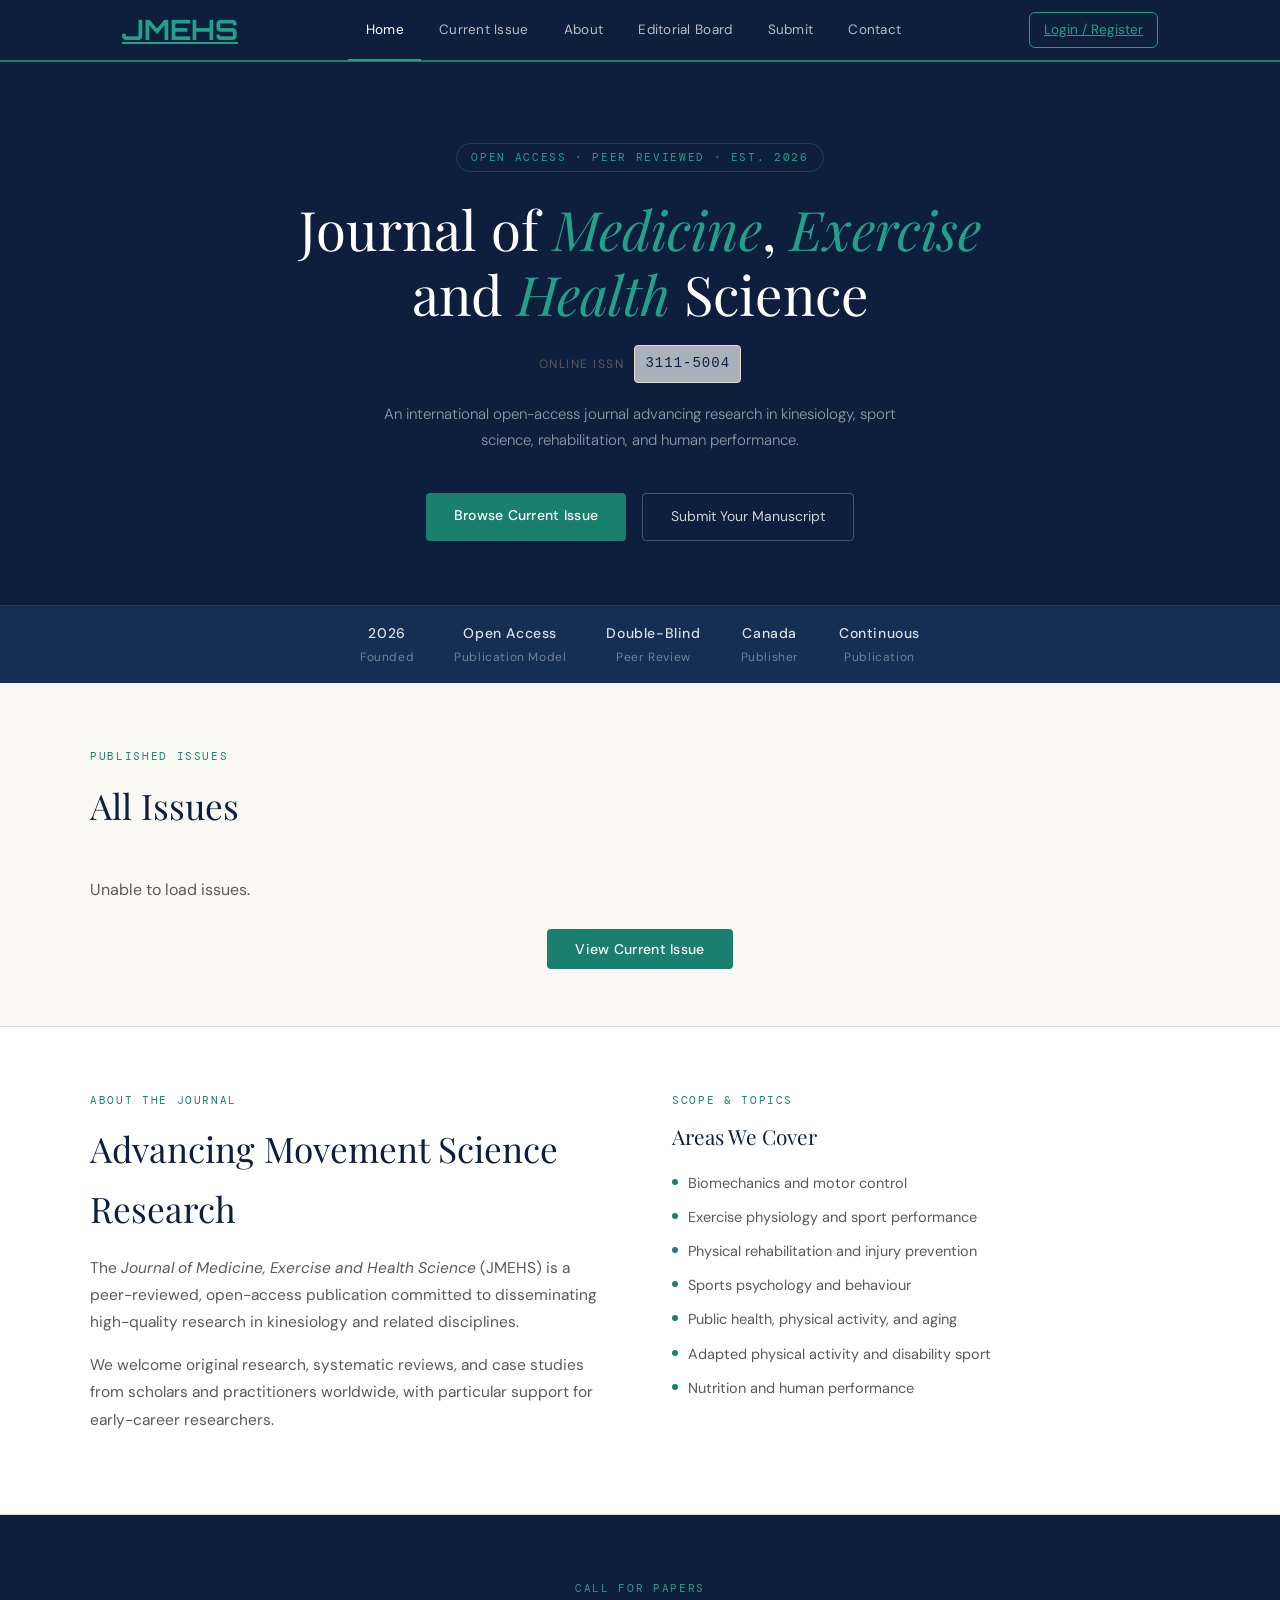
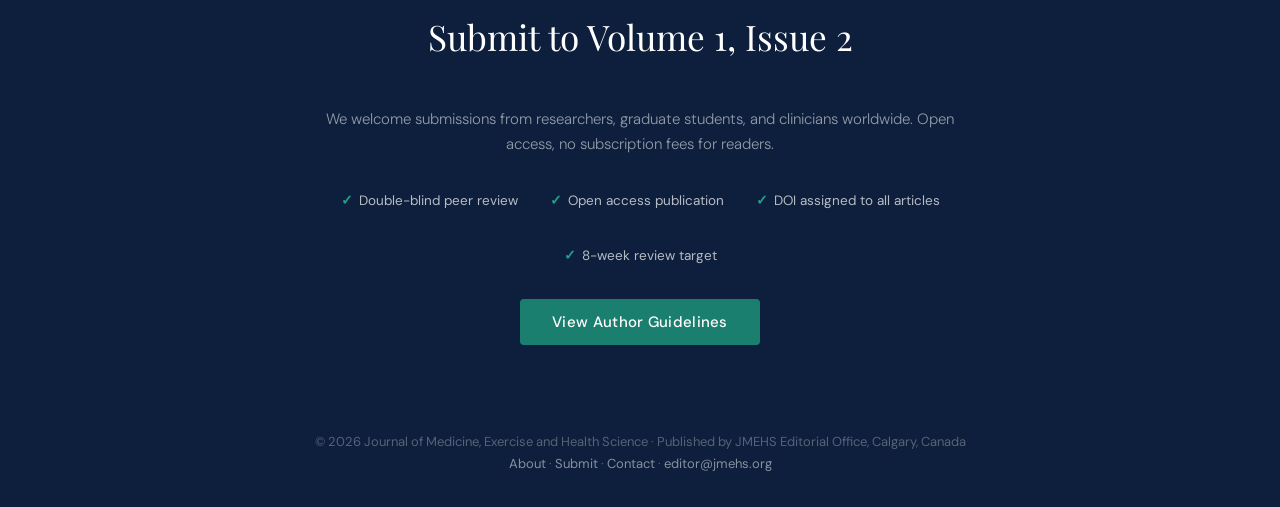
==== commit c3ef6658: "Update index.html" ====
--- a/index.html
+++ b/index.html
@@ -46,7 +46,7 @@
     
     <div class="issn-line">
       <span class="issn-label">Online ISSN</span>
-      <span class="issn-number">3000-5004</span>
+      <span class="issn-number">3111-5004</span>
     </div>
     
     <p class="hero-sub">An international open-access journal advancing research in kinesiology, sport science, rehabilitation, and human performance.</p>
--- a/css/index_style.css
+++ b/css/index_style.css
@@ -679,3 +679,34 @@
     grid-template-columns: 1fr !important;
   }
 }
+
+
+/* ISSN display */
+.issn-line {
+  display: flex;
+  justify-content: center;
+  align-items: center;
+  gap: 10px;
+  margin: 1.2rem auto;
+  flex-wrap: wrap;
+}
+
+.issn-label {
+  font-family: 'DM Sans', sans-serif;
+  font-size: 12px;
+  letter-spacing: 1.5px;
+  text-transform: uppercase;
+  color: var(--text-muted);
+}
+
+.issn-number {
+  font-family: 'DM Mono', monospace;
+  font-size: 14px;
+  font-weight: 500;
+  letter-spacing: 1px;
+  color: var(--navy);
+  background: rgba(255, 255, 255, 0.65);
+  border: 1px solid var(--border);
+  border-radius: 4px;
+  padding: 6px 10px;
+}
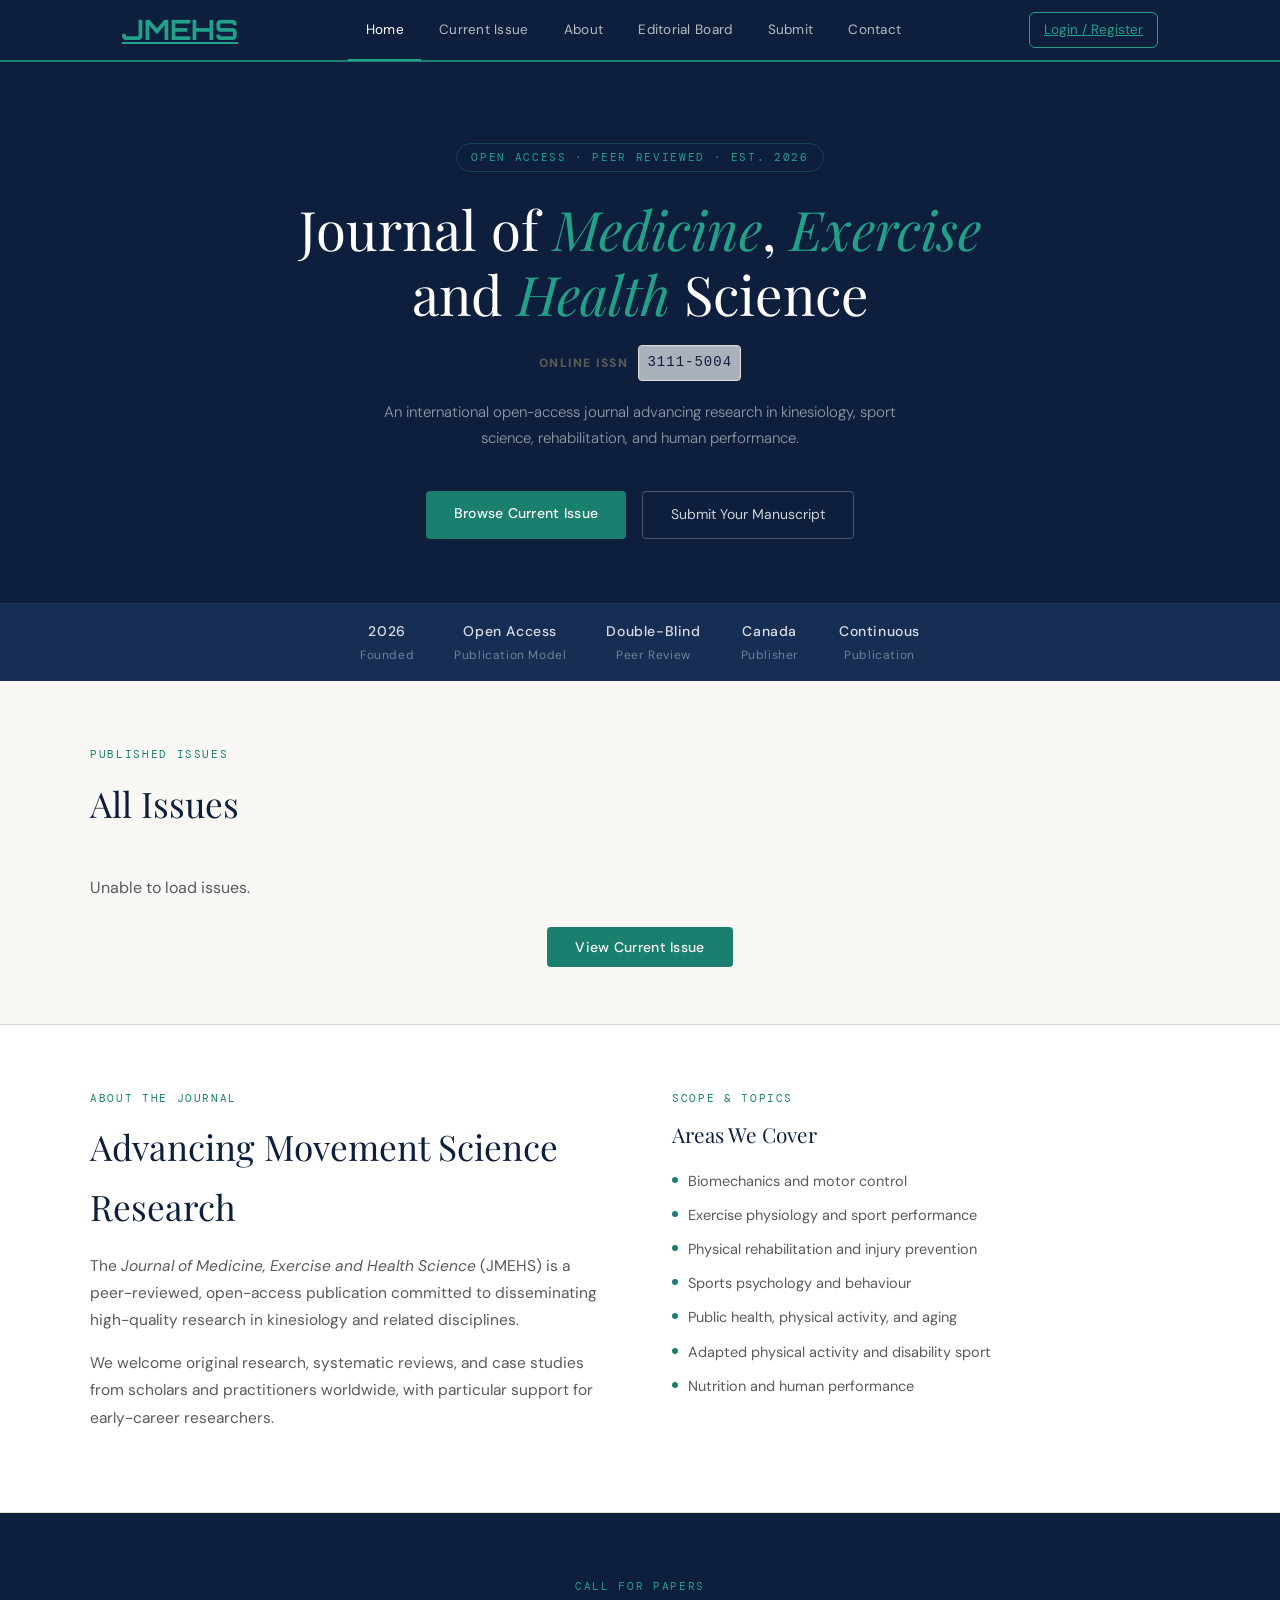
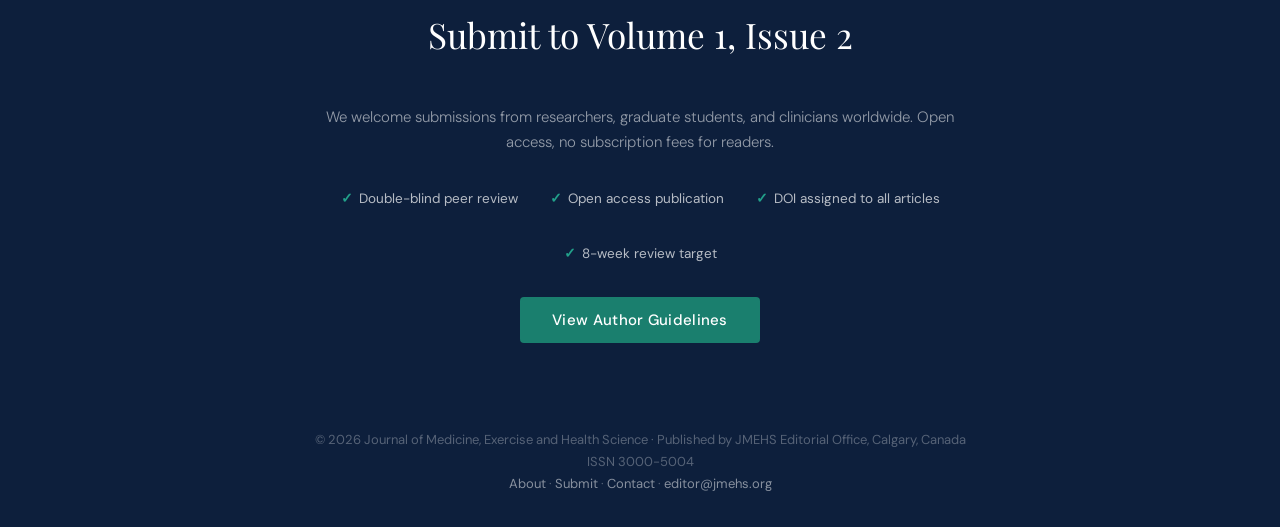
==== commit 927adeff: "Add online ISSN to journal details and footer Added online ISSN information to the journal details a" ====
--- a/index.html
+++ b/index.html
@@ -213,6 +213,16 @@
           <td style="padding:0.75rem 0; color:var(--text-muted);">Founded</td>
           <td style="padding:0.75rem 0;">2026</td>
         </tr>
+        
+        <tr style="border-bottom:1px solid var(--border);">
+          <td style="padding:0.75rem 0; color:var(--text-muted);">
+            Online ISSN
+          </td>
+          <td style="padding:0.75rem 0; font-family:'DM Mono',monospace; font-weight:500;">
+            ISSN 3000-5004
+          </td>
+        </tr>
+
         <tr>
           <td style="padding:0.75rem 0; color:var(--text-muted);">Country</td>
           <td style="padding:0.75rem 0;">Canada</td>
@@ -461,6 +471,9 @@
 <!-- FOOTER -->
 <footer>
   <p>© 2026 Journal of Medicine, Exercise and Health Science · Published by JMEHS Editorial Office, Calgary, Canada<br>
+    
+  <span class="footer-issn">ISSN 3000-5004</span><br>
+    
   <a href="#" onclick="showPage('about'); return false;">About</a> ·
   <a href="#" onclick="showPage('submit'); return false;">Submit</a> ·
   <a href="#" onclick="showPage('contact'); return false;">Contact</a> ·
--- a/css/index_style.css
+++ b/css/index_style.css
@@ -694,6 +694,7 @@
 .issn-label {
   font-family: 'DM Sans', sans-serif;
   font-size: 12px;
+  font-weight: 1000;
   letter-spacing: 1.5px;
   text-transform: uppercase;
   color: var(--text-muted);
@@ -708,5 +709,5 @@
   background: rgba(255, 255, 255, 0.65);
   border: 1px solid var(--border);
   border-radius: 4px;
-  padding: 6px 10px;
-}
+  padding: 5px 8px;
+}
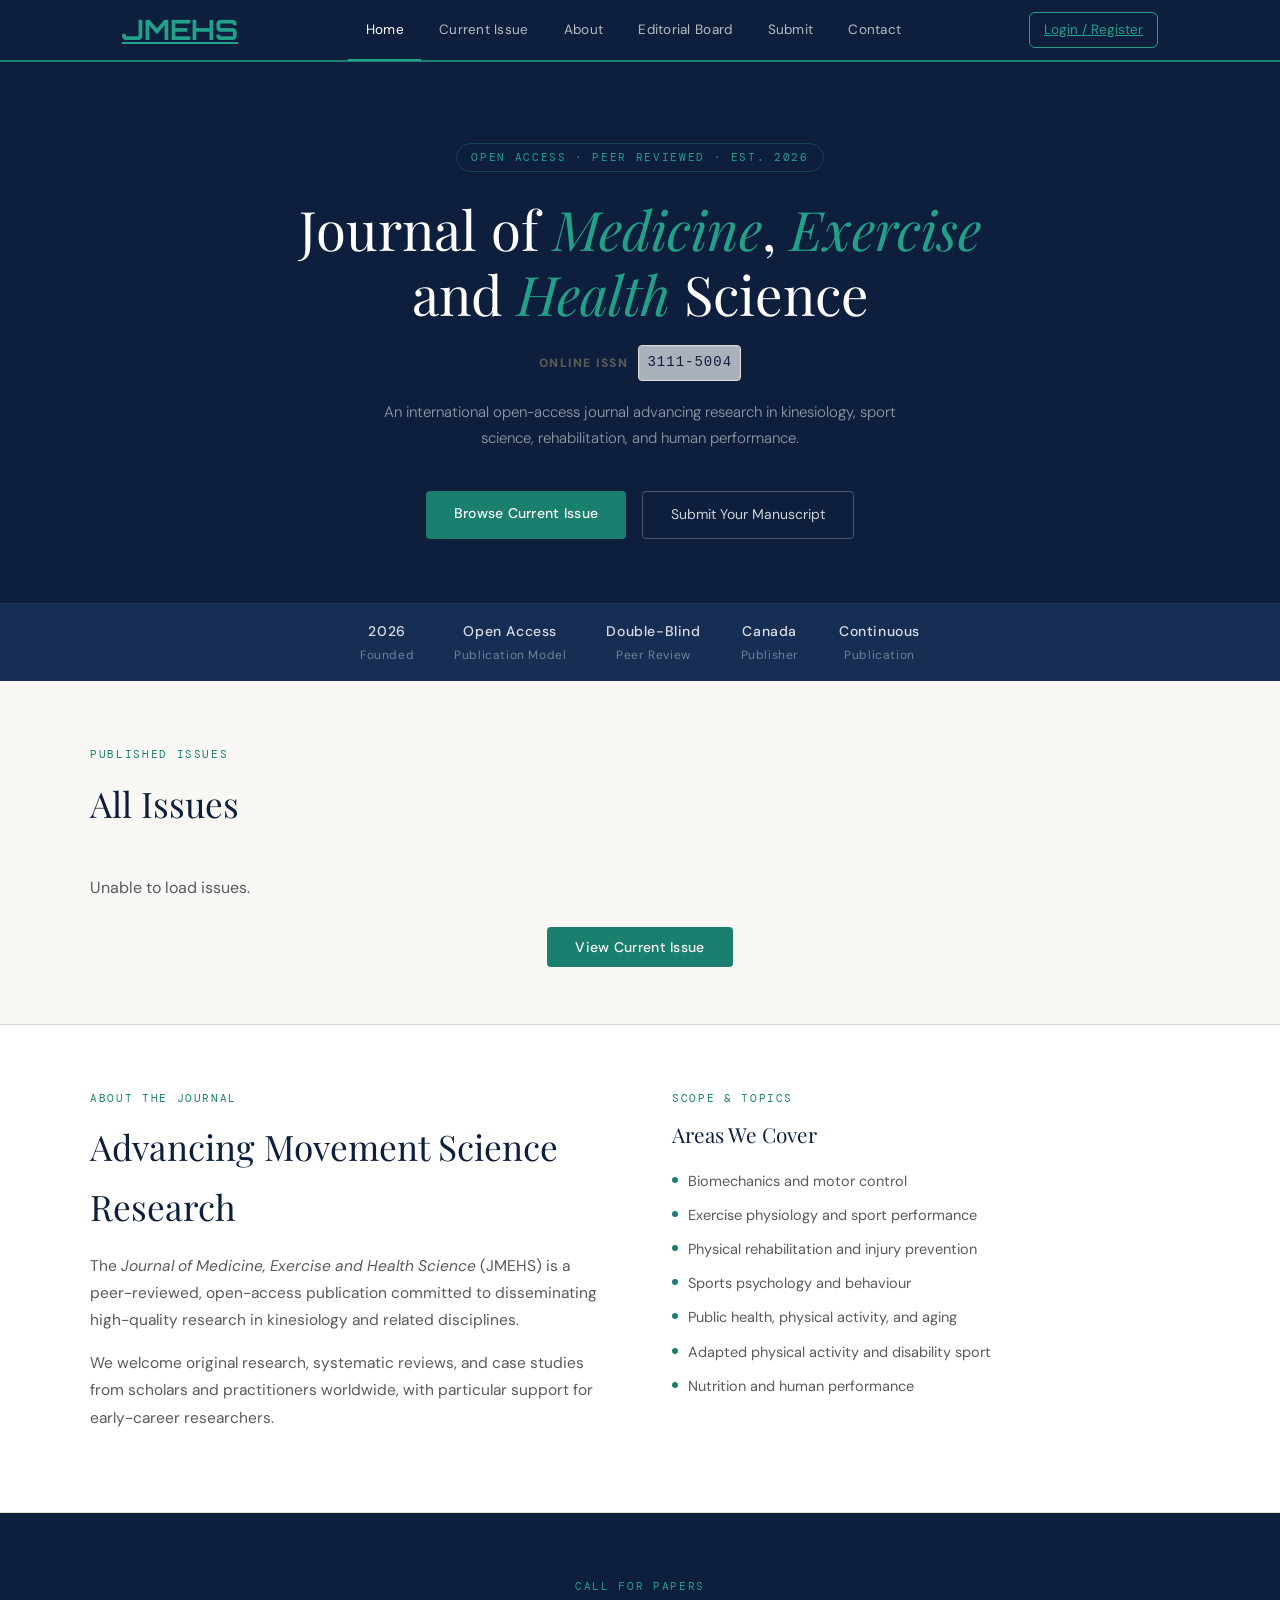
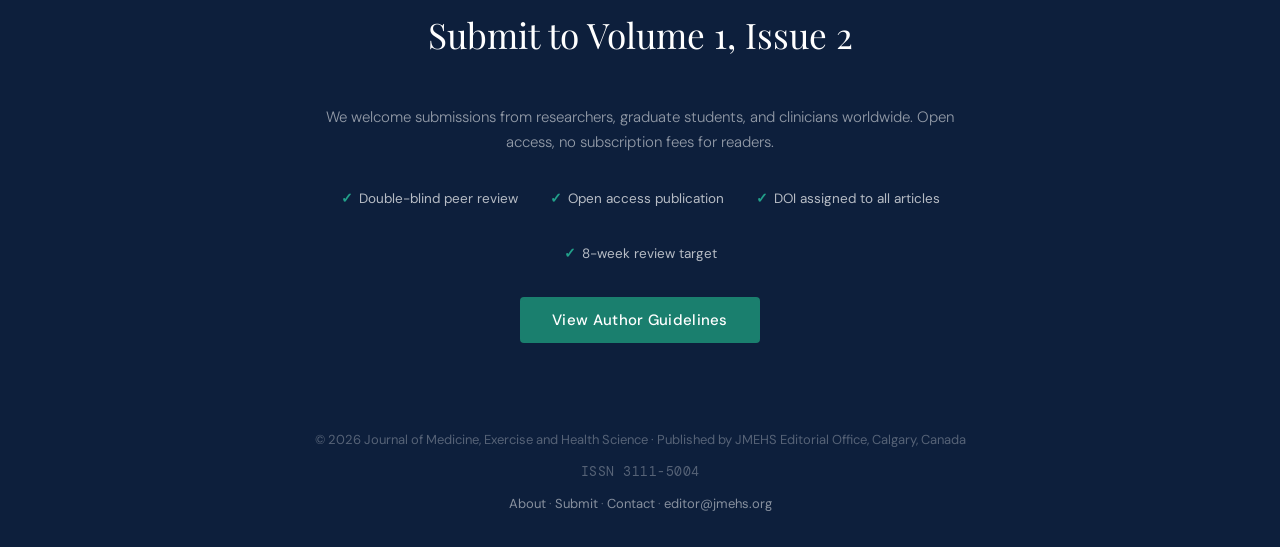
==== commit 2c451f4d: "Update ISSN numbers in index.html" ====
--- a/index.html
+++ b/index.html
@@ -219,7 +219,7 @@
             Online ISSN
           </td>
           <td style="padding:0.75rem 0; font-family:'DM Mono',monospace; font-weight:500;">
-            ISSN 3000-5004
+            ISSN 3111-5004
           </td>
         </tr>
 
@@ -472,7 +472,7 @@
 <footer>
   <p>© 2026 Journal of Medicine, Exercise and Health Science · Published by JMEHS Editorial Office, Calgary, Canada<br>
     
-  <span class="footer-issn">ISSN 3000-5004</span><br>
+  <span class="footer-issn">ISSN 3111-5004</span><br>
     
   <a href="#" onclick="showPage('about'); return false;">About</a> ·
   <a href="#" onclick="showPage('submit'); return false;">Submit</a> ·
--- a/css/index_style.css
+++ b/css/index_style.css
@@ -711,3 +711,11 @@
   border-radius: 4px;
   padding: 5px 8px;
 }
+
+.footer-issn {
+  display: inline-block;
+  margin: 10px 0;
+  font-family: 'DM Mono', monospace;
+  font-size: 13px;
+  letter-spacing: 0.5px;
+}
